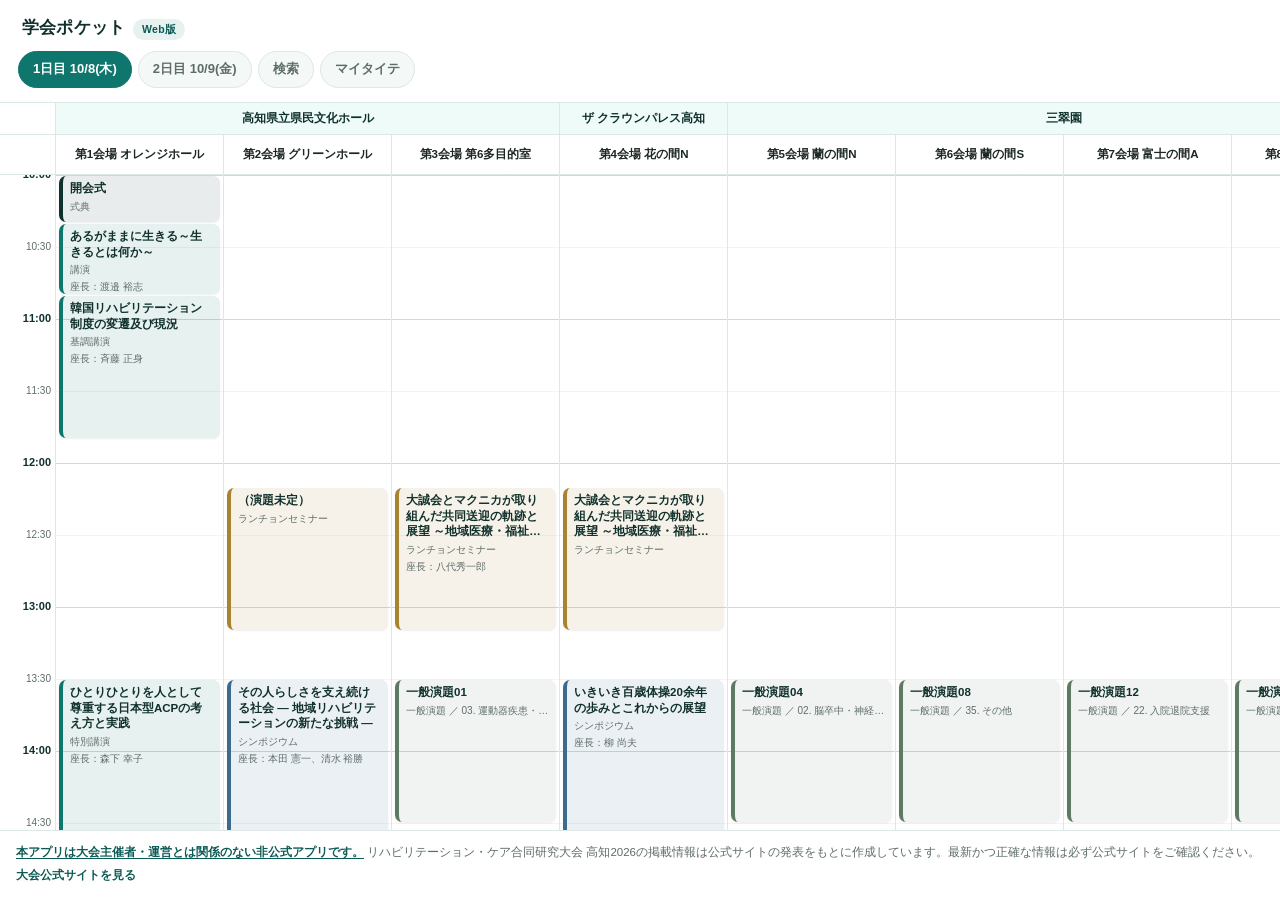
==== gakkaipocket/web/index.html @ d2f9d43a "学会ポケットWeb版(PWA)を追加: タイテグリッド・検索・マイタイテ・オフライン対応 - 同一オリジンのカタログJSONを読む閲覧側Webアプリ(/gakkaipocket/web/) - van" ====
<!doctype html>
<html lang="ja">
<head>
  <meta charset="utf-8">
  <meta name="viewport" content="width=device-width, initial-scale=1, viewport-fit=cover">
  <title>学会ポケット Web版｜タイテグリッド</title>
  <meta name="description" content="学会・研究大会のプログラムをタイムテーブル形式で見られる非公式アプリ「学会ポケット」のWeb版です。">
  <link rel="icon" href="../assets/favicon-32.png" sizes="32x32">
  <link rel="apple-touch-icon" href="../assets/icon.png">
  <link rel="manifest" href="manifest.webmanifest">
  <meta name="theme-color" content="#0f766e">
  <link rel="stylesheet" href="assets/app.css">
</head>
<body>
  <div class="gp-shell">
    <header class="gp-header">
      <div class="gp-header-inner">
        <span class="gp-app-name">学会ポケット</span>
        <span class="gp-web-badge">Web版</span>
      </div>
      <nav class="gp-day-tabs" id="day-tabs" aria-label="日程切り替え"></nav>
    </header>

    <main class="gp-main" id="grid-root">
      <p class="gp-status" id="grid-status">プログラム情報を読み込んでいます…</p>
      <div class="tt-viewport" id="grid-container"></div>
    </main>

    <footer class="gp-footer">
      <p class="gp-footer-notice">
        <button type="button" id="gp-about-trigger" class="gp-about-trigger">本アプリは大会主催者・運営とは関係のない非公式アプリです。</button>
        <span id="gp-event-name"></span>の掲載情報は公式サイトの発表をもとに作成しています。最新かつ正確な情報は必ず公式サイトをご確認ください。
      </p>
      <p class="gp-footer-links">
        <a id="gp-official-link" href="#" target="_blank" rel="noopener"></a>
      </p>
    </footer>
  </div>

  <script type="module" src="assets/js/main.js"></script>
</body>
</html>
---- gakkaipocket/web/assets/app.css ----
/* ===================================================================
   app.css — 学会ポケット Web版 (W1: アプリシェル + タイテグリッド + 詳細シート)
   既存LP(assets/styles.css / landing.css)のトーン(ディープティール系・信頼感)を継承。
   外部フォント・CDNは使用せず、システムフォントのみ。
   =================================================================== */

:root {
  color-scheme: light;

  --accent: #0f766e;
  --accent-dark: #0b5a54;
  --navy: #10302c;
  --ink: #1c2624;
  --muted: #5f6d6a;
  --line: #dde7e5;
  --surface: #ffffff;
  --background: #f4f9f8;
  --cream: #eefbf8;

  /* 1分あたりのピクセル数。assets/js/grid.js の MIN_PX と必ず同じ値にすること。 */
  --min-px: 2.4px;

  /* session_kind の色分け。落ち着いた配色でまとめ、彩度を抑えている。 */
  --kc-lecture: #0f766e;
  --kbg-lecture: rgba(15, 118, 110, 0.1);
  --kc-symposium: #3d6b8f;
  --kbg-symposium: rgba(61, 107, 143, 0.1);
  --kc-oral: #5f7a63;
  --kbg-oral: rgba(95, 122, 99, 0.09);
  --kc-poster: #a06a3a;
  --kbg-poster: rgba(160, 106, 58, 0.1);
  --kc-luncheon: #a9832f;
  --kbg-luncheon: rgba(169, 131, 47, 0.1);
  --kc-ceremony: #10302c;
  --kbg-ceremony: rgba(16, 48, 44, 0.09);
  --kc-other: #6b7573;
  --kbg-other: rgba(107, 117, 115, 0.09);

  --mark-heart: #b3435f;
  --mark-star: #b8862c;

  --estimated-color: #8a6d3b;
  --estimated-bg: rgba(138, 109, 59, 0.12);
}

* { box-sizing: border-box; }

html, body {
  height: 100%;
}

body {
  margin: 0;
  background: var(--background);
  color: var(--ink);
  font-family: -apple-system, BlinkMacSystemFont, "Hiragino Sans", "Yu Gothic", "Meiryo", sans-serif;
  line-height: 1.6;
  -webkit-font-smoothing: antialiased;
  overscroll-behavior-y: none;
}

button {
  font: inherit;
  color: inherit;
}

a { color: var(--accent-dark); }

button:focus-visible,
a:focus-visible,
[tabindex]:focus-visible {
  outline: 3px solid rgba(15, 118, 110, 0.4);
  outline-offset: 2px;
}

/* ------------------------------------------------------------------ */
/* アプリシェル全体レイアウト                                              */
/* ------------------------------------------------------------------ */

.gp-shell {
  display: flex;
  flex-direction: column;
  height: 100vh;
  height: 100dvh;
  overflow: hidden;
}

.gp-header {
  flex: none;
  background: var(--surface);
  border-bottom: 1px solid var(--line);
}

.gp-header-inner {
  display: flex;
  align-items: baseline;
  gap: 8px;
  padding: calc(10px + env(safe-area-inset-top)) calc(14px + env(safe-area-inset-right)) 8px
    calc(14px + env(safe-area-inset-left));
}

.gp-app-name {
  color: var(--navy);
  font-size: 17px;
  font-weight: 800;
  letter-spacing: 0.01em;
}

.gp-web-badge {
  display: inline-flex;
  align-items: center;
  padding: 2px 9px;
  border-radius: 999px;
  background: var(--kbg-lecture);
  color: var(--accent-dark);
  font-size: 10.5px;
  font-weight: 800;
  letter-spacing: 0.03em;
}

.gp-day-tabs {
  display: flex;
  gap: 6px;
  padding: 0 calc(10px + env(safe-area-inset-right)) 10px calc(10px + env(safe-area-inset-left));
  overflow-x: auto;
}

.gp-day-tab {
  flex: none;
  padding: 7px 14px;
  border: 1px solid var(--line);
  border-radius: 999px;
  background: var(--background);
  color: var(--muted);
  font-size: 13px;
  font-weight: 700;
  cursor: pointer;
  white-space: nowrap;
}

.gp-day-tab.is-active {
  background: var(--accent);
  border-color: var(--accent);
  color: #ffffff;
}

/* ------------------------------------------------------------------ */
/* メイン(グリッド領域)                                                   */
/* ------------------------------------------------------------------ */

.gp-main {
  flex: 1 1 auto;
  min-height: 0;
  position: relative;
  display: flex;
  flex-direction: column;
}

.gp-status {
  margin: 0;
  padding: 28px 16px;
  text-align: center;
  color: var(--muted);
  font-size: 13.5px;
}

.tt-viewport {
  flex: 1 1 auto;
  min-height: 0;
  overflow: auto;
  -webkit-overflow-scrolling: touch;
  background: var(--surface);
  padding-right: env(safe-area-inset-right);
  padding-left: env(safe-area-inset-left);
  padding-bottom: env(safe-area-inset-bottom);
}

.tt-viewport:empty { display: none; }

.tt-grid {
  position: relative;
  display: grid;
}

/* --- ヘッダー行(施設グループ / レーン名) --- */

.tt-corner {
  position: sticky;
  z-index: 30;
  background: var(--surface);
}

.tt-corner-top {
  top: 0;
  left: 0;
  border-bottom: 1px solid var(--line);
  border-right: 1px solid var(--line);
}

.tt-corner-mid {
  top: 32px;
  left: 0;
  border-bottom: 1px solid var(--line);
  border-right: 1px solid var(--line);
}

.tt-venue-head {
  position: sticky;
  top: 0;
  z-index: 20;
  display: flex;
  align-items: center;
  justify-content: center;
  padding: 0 6px;
  border-bottom: 1px solid var(--line);
  border-right: 1px solid var(--line);
  background: var(--cream);
  color: var(--navy);
  font-size: 11.5px;
  font-weight: 800;
  text-align: center;
  white-space: nowrap;
  overflow: hidden;
  text-overflow: ellipsis;
}

.tt-lane-head {
  position: sticky;
  top: 32px;
  z-index: 19;
  display: flex;
  align-items: center;
  justify-content: center;
  padding: 4px 6px;
  border-bottom: 1px solid var(--line);
  border-right: 1px solid var(--line);
  background: var(--surface);
  color: var(--ink);
  font-size: 11.5px;
  font-weight: 700;
  line-height: 1.3;
  text-align: center;
}

/* --- 時刻ガター(左固定) --- */

.tt-gutter-body {
  position: sticky;
  left: 0;
  z-index: 15;
  background: var(--surface);
  border-right: 1px solid var(--line);
}

.tt-time-label {
  position: absolute;
  left: 0;
  right: 4px;
  transform: translateY(-50%);
  text-align: right;
  font-size: 10px;
  color: var(--muted);
}

.tt-time-label.is-hour {
  font-size: 11px;
  font-weight: 800;
  color: var(--navy);
}

/* --- レーン本体(セッションブロックを絶対配置) --- */

.tt-lane-body {
  position: relative;
  border-right: 1px solid var(--line);
  background-image:
    repeating-linear-gradient(
      to bottom,
      rgba(16, 48, 44, 0.14) 0,
      rgba(16, 48, 44, 0.14) 1px,
      transparent 1px,
      transparent calc(var(--min-px) * 60)
    ),
    repeating-linear-gradient(
      to bottom,
      rgba(16, 48, 44, 0.055) 0,
      rgba(16, 48, 44, 0.055) 1px,
      transparent 1px,
      transparent calc(var(--min-px) * 30)
    );
}

/* --- session_kind ごとの色。--kind-color/--kind-bg をクラス側で定義し、
      .tt-act / .sd-kind-badge の両方から参照する(色定義の重複を避ける)。 --- */

.kind-lecture   { --kind-color: var(--kc-lecture);   --kind-bg: var(--kbg-lecture); }
.kind-symposium { --kind-color: var(--kc-symposium); --kind-bg: var(--kbg-symposium); }
.kind-oral      { --kind-color: var(--kc-oral);      --kind-bg: var(--kbg-oral); }
.kind-poster    { --kind-color: var(--kc-poster);    --kind-bg: var(--kbg-poster); }
.kind-luncheon  { --kind-color: var(--kc-luncheon);  --kind-bg: var(--kbg-luncheon); }
.kind-ceremony  { --kind-color: var(--kc-ceremony);  --kind-bg: var(--kbg-ceremony); }
.kind-other     { --kind-color: var(--kc-other);     --kind-bg: var(--kbg-other); }

.tt-act {
  position: absolute;
  left: 3px;
  right: 3px;
  overflow: hidden;
  padding: 5px 7px 4px;
  border-left: 4px solid var(--kind-color);
  border-radius: 7px;
  background: var(--kind-bg);
  box-shadow: 0 1px 2px rgba(16, 48, 44, 0.08);
  cursor: pointer;
  transition: box-shadow 120ms ease, transform 120ms ease;
}

.tt-act:hover {
  box-shadow: 0 5px 14px rgba(16, 48, 44, 0.18);
  transform: translateY(-1px);
}

.tt-act-title {
  font-size: 11.5px;
  font-weight: 800;
  color: var(--navy);
  line-height: 1.35;
  display: -webkit-box;
  -webkit-line-clamp: 3;
  -webkit-box-orient: vertical;
  overflow: hidden;
}

.tt-act-meta {
  margin-top: 2px;
  font-size: 10px;
  color: var(--muted);
  white-space: nowrap;
  overflow: hidden;
  text-overflow: ellipsis;
}

.tt-act-chair {
  margin-top: 1px;
  font-size: 9.5px;
  color: var(--muted);
  white-space: nowrap;
  overflow: hidden;
  text-overflow: ellipsis;
}

.tt-mark-badge {
  position: absolute;
  top: 3px;
  right: 5px;
  font-size: 12px;
  line-height: 1;
}

.tt-act.is-marked-heart {
  outline: 2px solid var(--mark-heart);
  outline-offset: -2px;
}
.tt-act.is-marked-heart .tt-mark-badge { color: var(--mark-heart); }

.tt-act.is-marked-star {
  outline: 2px solid var(--mark-star);
  outline-offset: -2px;
}
.tt-act.is-marked-star .tt-mark-badge { color: var(--mark-star); }

/* 自身は未マークだが子演題がマークされている場合は破線で区別する */
.tt-act.is-marked-child {
  outline-style: dashed;
}

/* ------------------------------------------------------------------ */
/* フッター(非公式明示・法務)                                             */
/* ------------------------------------------------------------------ */

.gp-footer {
  flex: none;
  padding: 12px calc(16px + env(safe-area-inset-right)) calc(14px + env(safe-area-inset-bottom))
    calc(16px + env(safe-area-inset-left));
  border-top: 1px solid var(--line);
  background: var(--surface);
  color: var(--muted);
  font-size: 11.5px;
  line-height: 1.7;
}

.gp-footer-notice { margin: 0 0 4px; }
.gp-footer-notice strong { color: var(--accent-dark); }

.gp-footer-links { margin: 0; }
.gp-footer-links a {
  color: var(--accent-dark);
  font-weight: 700;
  text-decoration: none;
}
.gp-footer-links a:hover { text-decoration: underline; }

/* ------------------------------------------------------------------ */
/* セッション詳細シート(モバイル: 下からのシート / PC: 中央モーダル)          */
/* ------------------------------------------------------------------ */

body.sd-open { overflow: hidden; }

.sd-overlay {
  position: fixed;
  inset: 0;
  z-index: 100;
  display: flex;
  align-items: flex-end;
  justify-content: center;
  background: rgba(16, 48, 44, 0.45);
}

.sd-sheet {
  position: relative;
  width: 100%;
  max-width: 640px;
  max-height: 86vh;
  max-height: 86dvh;
  overflow-y: auto;
  -webkit-overflow-scrolling: touch;
  padding: calc(20px + env(safe-area-inset-top)) calc(18px + env(safe-area-inset-right))
    calc(26px + env(safe-area-inset-bottom)) calc(18px + env(safe-area-inset-left));
  border-radius: 18px 18px 0 0;
  background: var(--surface);
  box-shadow: 0 -12px 40px rgba(16, 48, 44, 0.28);
}

.sd-close {
  position: absolute;
  top: 10px;
  right: 10px;
  width: 34px;
  height: 34px;
  border: none;
  border-radius: 50%;
  background: var(--cream);
  color: var(--navy);
  font-size: 20px;
  line-height: 1;
  cursor: pointer;
}
.sd-close:hover { background: var(--line); }

.sd-header {
  padding-right: 40px;
  margin-bottom: 14px;
}

.sd-kind-badge {
  display: inline-flex;
  padding: 3px 10px;
  margin-bottom: 8px;
  border-radius: 999px;
  background: var(--kind-bg);
  color: var(--kind-color);
  font-size: 11px;
  font-weight: 800;
}

.sd-title {
  margin: 0 0 6px;
  color: var(--navy);
  font-size: 18px;
  font-weight: 800;
  line-height: 1.4;
}

.sd-code {
  margin: 0 0 10px;
  color: var(--muted);
  font-size: 12px;
  font-weight: 700;
}

.sd-mark-btn {
  display: inline-flex;
  align-items: center;
  justify-content: center;
  border: 1px solid var(--line);
  border-radius: 999px;
  background: var(--background);
  color: var(--muted);
  cursor: pointer;
}

.sd-mark-btn--session {
  width: 44px;
  height: 44px;
  font-size: 20px;
}

.sd-mark-btn--presentation {
  flex: none;
  width: 34px;
  height: 34px;
  font-size: 16px;
  align-self: center;
}

.sd-mark-btn.mark-heart {
  border-color: var(--mark-heart);
  color: var(--mark-heart);
  background: rgba(179, 67, 95, 0.08);
}

.sd-mark-btn.mark-star {
  border-color: var(--mark-star);
  color: var(--mark-star);
  background: rgba(184, 134, 44, 0.08);
}

.sd-info {
  margin: 0 0 18px;
  padding: 14px 16px;
  border-radius: 14px;
  background: var(--background);
}

.sd-info-row {
  display: flex;
  gap: 10px;
  font-size: 13px;
  padding: 3px 0;
}

.sd-info-row dt {
  flex: none;
  width: 3.6em;
  color: var(--muted);
  font-weight: 700;
}

.sd-info-row dd {
  margin: 0;
  color: var(--ink);
}

.sd-presentations-title {
  margin: 0 0 10px;
  color: var(--navy);
  font-size: 14px;
  font-weight: 800;
}

.sd-pres-list {
  margin: 0;
  padding: 0;
  list-style: none;
}

.sd-pres-row {
  display: flex;
  align-items: flex-start;
  gap: 10px;
  padding: 10px 0;
  border-top: 1px solid var(--line);
}

.sd-pres-row:first-child { border-top: none; }

.sd-pres-code {
  flex: none;
  width: 4.4em;
  padding-top: 1px;
  color: var(--accent-dark);
  font-size: 12px;
  font-weight: 800;
}

.sd-pres-body { flex: 1 1 auto; min-width: 0; }

.sd-pres-time {
  display: flex;
  align-items: center;
  gap: 6px;
  font-size: 11.5px;
  color: var(--muted);
  font-weight: 700;
}

.sd-badge-estimated {
  display: inline-flex;
  padding: 1px 7px;
  border-radius: 999px;
  background: var(--estimated-bg);
  color: var(--estimated-color);
  font-size: 10px;
  font-weight: 800;
}

.sd-pres-title {
  margin-top: 2px;
  color: var(--ink);
  font-size: 13.5px;
  font-weight: 700;
  line-height: 1.5;
}

.sd-pres-presenter {
  margin-top: 2px;
  color: var(--muted);
  font-size: 12px;
}

.sd-share-btn {
  display: block;
  width: 100%;
  margin: 0 0 18px;
  padding: 10px 14px;
  border: 1px solid var(--line);
  border-radius: 12px;
  background: var(--background);
  color: var(--accent-dark);
  font-size: 13px;
  font-weight: 700;
  text-align: center;
  cursor: pointer;
}
.sd-share-btn:hover { background: var(--cream); }
.sd-share-btn.is-copied {
  border-color: var(--accent);
  background: var(--kbg-lecture);
  color: var(--accent-dark);
}

/* ------------------------------------------------------------------ */
/* このアプリについて モーダル(about.js)。sd-sheet の見た目を流用する。    */
/* ------------------------------------------------------------------ */

.sd-sheet--about .about-body p {
  margin: 0 0 14px;
  font-size: 13.5px;
  line-height: 1.85;
  color: var(--ink);
}
.sd-sheet--about .about-body strong { color: var(--navy); }
.sd-sheet--about .about-body a { color: var(--accent-dark); font-weight: 700; }

.about-links {
  display: flex;
  flex-wrap: wrap;
  gap: 10px 18px;
  margin: 4px 0 16px;
  padding: 14px 16px;
  border-radius: 14px;
  background: var(--background);
}
.about-links a { font-size: 13px; }

.about-contact {
  color: var(--muted) !important;
  font-size: 12.5px !important;
}

.gp-about-trigger {
  border: none;
  padding: 0;
  margin: 0;
  background: none;
  color: var(--accent-dark);
  font-weight: 800;
  font-size: inherit;
  text-decoration: underline;
  text-underline-offset: 2px;
  cursor: pointer;
}
.gp-about-trigger:hover { color: var(--navy); }

/* ------------------------------------------------------------------ */
/* ナビ(検索・マイタイテ)タブ / ページ共通スクロールコンテナ               */
/* ------------------------------------------------------------------ */

.gp-nav-action { display: inline-flex; align-items: center; gap: 4px; }

.gp-page-scroll {
  flex: 1 1 auto;
  min-height: 0;
  overflow-y: auto;
  -webkit-overflow-scrolling: touch;
  padding: 16px;
  background: var(--surface);
}

/* ------------------------------------------------------------------ */
/* 検索ページ(search.js)                                                */
/* ------------------------------------------------------------------ */

.gp-search { max-width: 720px; margin: 0 auto; }

.gp-search-bar { margin-bottom: 12px; }

.gp-search-input {
  width: 100%;
  padding: 11px 14px;
  border: 1px solid var(--line);
  border-radius: 12px;
  background: var(--background);
  color: var(--ink);
  /* iOSでフォーカス時に自動ズームされないよう16px以上にする */
  font-size: 16px;
}
.gp-search-input:focus-visible {
  outline: 3px solid rgba(15, 118, 110, 0.3);
  outline-offset: 1px;
}

.gp-search-filters {
  display: flex;
  flex-direction: column;
  gap: 8px;
  margin-bottom: 16px;
}

.gp-filter-group {
  display: flex;
  flex-wrap: wrap;
  gap: 6px;
}

.gp-chip {
  padding: 5px 12px;
  border: 1px solid var(--line);
  border-radius: 999px;
  background: var(--surface);
  color: var(--muted);
  font-size: 12px;
  font-weight: 700;
  cursor: pointer;
}
.gp-chip.is-active {
  background: var(--kind-bg, var(--kbg-lecture));
  border-color: var(--kind-color, var(--accent));
  color: var(--kind-color, var(--accent-dark));
}

.gp-search-hint {
  margin: 20px 0;
  color: var(--muted);
  font-size: 13px;
  text-align: center;
}

.gp-result {
  position: relative;
  margin-bottom: 12px;
  border-left: 4px solid var(--kind-color);
  border-radius: 10px;
  background: var(--kind-bg);
  overflow: hidden;
}

/* 「詳細を開く」用の実体<button>。マークボタンは.gp-resultの兄弟要素として
   別に配置しており(button内buttonのネストを避けるため)、絶対配置の基準は
   親の .gp-result 側になる。 */
.gp-result-head {
  display: flex;
  flex-direction: column;
  gap: 3px;
  width: 100%;
  padding: 12px 40px 12px 12px;
  border: none;
  background: none;
  text-align: left;
  cursor: pointer;
}

.gp-result-meta {
  display: flex;
  flex-wrap: wrap;
  gap: 8px;
  font-size: 11px;
  color: var(--muted);
  font-weight: 700;
}
.gp-result-kind { color: var(--kind-color); }

.gp-result-title {
  color: var(--navy);
  font-size: 14px;
  font-weight: 800;
  line-height: 1.4;
}

.gp-result-venue {
  color: var(--muted);
  font-size: 11.5px;
}

.gp-result > .sd-mark-btn,
.gp-mytaite-row > .sd-mark-btn {
  position: absolute;
  top: 10px;
  right: 8px;
}

.gp-result-category {
  color: var(--muted);
}

.gp-result-pres-list {
  margin: 0;
  padding: 0;
  list-style: none;
  background: var(--surface);
}

.gp-result-pres-row {
  position: relative;
  border-top: 1px solid var(--line);
}

/* 「詳細を開く」用の実体<button>。マークボタンは.gp-result-pres-rowの兄弟要素として
   別に配置している(button内buttonのネストを避けるため)。 */
.gp-result-pres-btn {
  display: flex;
  flex-direction: column;
  gap: 2px;
  width: 100%;
  padding: 10px 40px 10px 16px;
  border: none;
  background: none;
  text-align: left;
  cursor: pointer;
}

.gp-result-pres-title {
  color: var(--ink);
  font-size: 13px;
  font-weight: 700;
  line-height: 1.5;
}

.gp-result-pres-presenter {
  color: var(--muted);
  font-size: 11.5px;
}

.gp-result-pres-row > .sd-mark-btn {
  position: absolute;
  top: 8px;
  right: 6px;
}

/* ------------------------------------------------------------------ */
/* マイタイテページ(mytaite.js)                                        */
/* ------------------------------------------------------------------ */

.gp-mytaite { max-width: 720px; margin: 0 auto; }

.gp-empty {
  margin: 32px 0;
  color: var(--muted);
  font-size: 13.5px;
  text-align: center;
  line-height: 1.8;
}

.gp-mytaite-day-title {
  margin: 22px 0 10px;
  color: var(--navy);
  font-size: 14px;
  font-weight: 800;
}
.gp-mytaite-day-title:first-child { margin-top: 0; }

.gp-mytaite-list { display: flex; flex-direction: column; gap: 8px; }

.gp-mytaite-row {
  position: relative;
  border-left: 4px solid var(--kind-color);
  border-radius: 10px;
  background: var(--kind-bg);
  overflow: hidden;
}

/* 「詳細を開く」用の実体<button>。マークボタンは.gp-mytaite-rowの兄弟要素として
   別に配置している(button内buttonのネストを避けるため)。 */
.gp-mytaite-btn {
  display: flex;
  gap: 12px;
  align-items: flex-start;
  width: 100%;
  padding: 10px 48px 10px 12px;
  border: none;
  background: none;
  text-align: left;
  cursor: pointer;
}

.gp-mytaite-time {
  flex: none;
  width: 4.6em;
  padding-top: 1px;
  color: var(--navy);
  font-size: 12px;
  font-weight: 800;
  display: flex;
  flex-direction: column;
  gap: 3px;
}

.gp-mytaite-body { flex: 1 1 auto; min-width: 0; }

.gp-mytaite-venue {
  color: var(--muted);
  font-size: 11px;
}

.gp-mytaite-title {
  color: var(--navy);
  font-size: 13.5px;
  font-weight: 800;
  line-height: 1.45;
}

.gp-mytaite-sub {
  margin-top: 2px;
  color: var(--muted);
  font-size: 11.5px;
}

.gp-mytaite-warning {
  margin-top: 4px;
  color: var(--estimated-color);
  font-size: 11px;
  font-weight: 700;
}

.gp-mytaite-promo {
  margin-top: 28px;
  padding: 18px 20px;
  border-radius: 14px;
  background: var(--cream);
  text-align: center;
}
.gp-mytaite-promo p {
  margin: 0 0 10px;
  color: var(--navy);
  font-size: 13px;
  font-weight: 700;
}
.gp-mytaite-promo-link {
  display: inline-flex;
  padding: 9px 18px;
  border-radius: 999px;
  background: var(--navy);
  color: #ffffff;
  font-size: 12.5px;
  font-weight: 800;
  text-decoration: none;
}

/* ------------------------------------------------------------------ */
/* レスポンシブ(PC: 中央モーダル)                                        */
/* ------------------------------------------------------------------ */

@media (min-width: 760px) {
  .gp-header-inner { padding: 14px 22px 10px; }
  .gp-day-tabs { padding: 0 18px 14px; }

  .sd-overlay { align-items: center; padding: 24px; }
  .sd-sheet {
    max-height: 82vh;
    border-radius: 20px;
    padding: 28px 30px 32px;
  }
  .sd-close { top: 16px; right: 16px; }
}

@media (prefers-reduced-motion: reduce) {
  .tt-act { transition: none; }
}
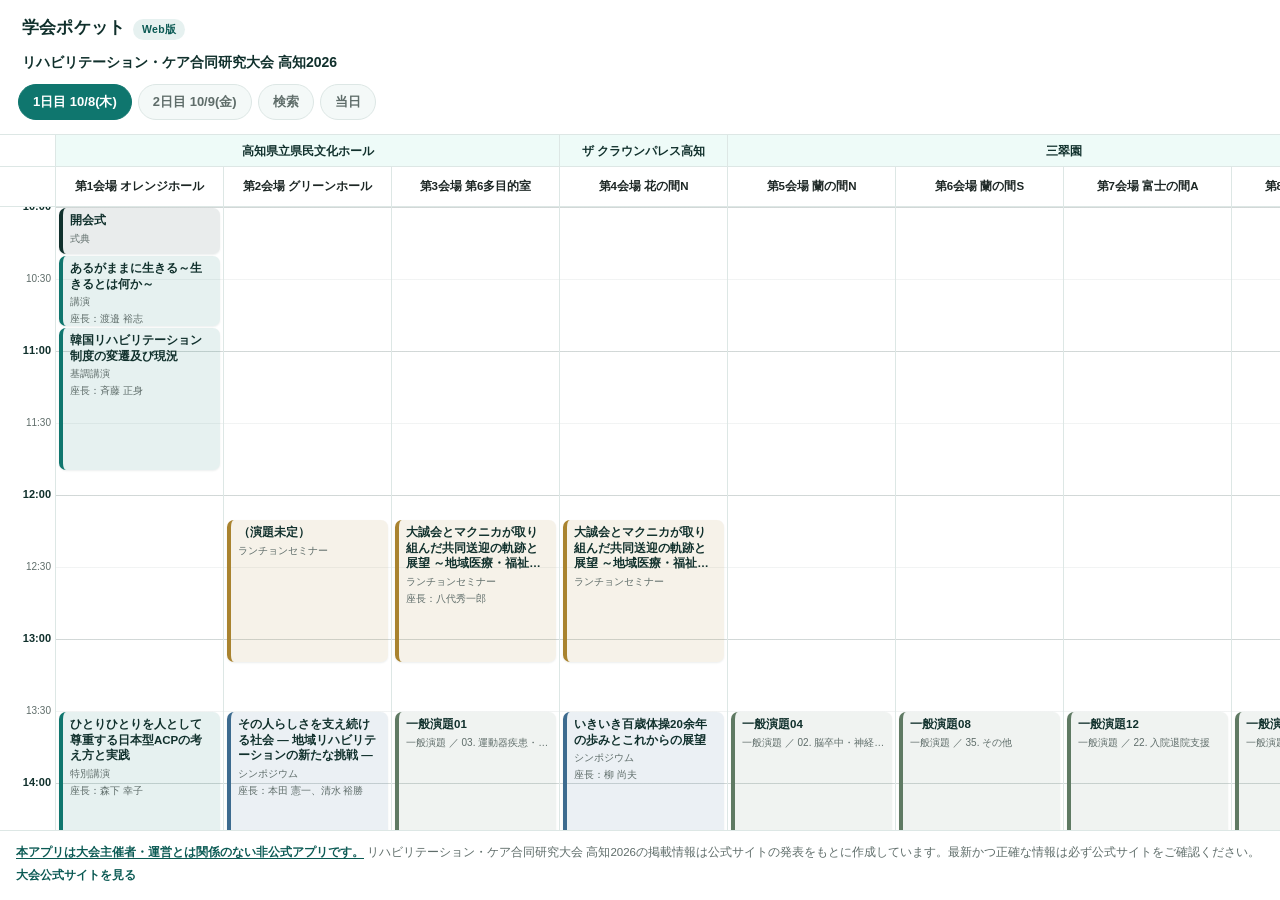
==== commit dfc6c9b9: "Web版を複数大会対応に(他学会への横展開の受け皿) - カタログ索引の1件目決め打ちをやめ、大会一覧(#/events)から選ぶ構造に - URLを #/e/<eventId>/day|search" ====
--- a/gakkaipocket/web/index.html
+++ b/gakkaipocket/web/index.html
@@ -18,7 +18,8 @@
         <span class="gp-app-name">学会ポケット</span>
         <span class="gp-web-badge">Web版</span>
       </div>
-      <nav class="gp-day-tabs" id="day-tabs" aria-label="日程切り替え"></nav>
+      <div class="gp-event-header" id="event-header" hidden></div>
+      <nav class="gp-day-tabs" id="day-tabs" aria-label="日程切り替え" hidden></nav>
     </header>
 
     <main class="gp-main" id="grid-root">
@@ -29,7 +30,7 @@
     <footer class="gp-footer">
       <p class="gp-footer-notice">
         <button type="button" id="gp-about-trigger" class="gp-about-trigger">本アプリは大会主催者・運営とは関係のない非公式アプリです。</button>
-        <span id="gp-event-name"></span>の掲載情報は公式サイトの発表をもとに作成しています。最新かつ正確な情報は必ず公式サイトをご確認ください。
+        <span id="gp-event-footer-detail"><span id="gp-event-name"></span>の掲載情報は公式サイトの発表をもとに作成しています。最新かつ正確な情報は必ず公式サイトをご確認ください。</span>
       </p>
       <p class="gp-footer-links">
         <a id="gp-official-link" href="#" target="_blank" rel="noopener"></a>
--- a/gakkaipocket/web/assets/app.css
+++ b/gakkaipocket/web/assets/app.css
@@ -142,6 +142,63 @@
   background: var(--accent);
   border-color: var(--accent);
   color: #ffffff;
+}
+
+/* .gp-day-tabs は display:flex を独自定義しているため、[hidden] のUA既定
+   (display:none)がそのままでは打ち消されてしまう。明示的に上書きする。 */
+.gp-day-tabs[hidden] { display: none; }
+
+/* ------------------------------------------------------------------ */
+/* 大会名ヘッダー(複数大会対応: 現在開いている大会名 + 切り替えボタン)          */
+/* ------------------------------------------------------------------ */
+
+.gp-event-header {
+  display: flex;
+  padding: 0 calc(14px + env(safe-area-inset-right)) 8px calc(14px + env(safe-area-inset-left));
+}
+
+.gp-event-header[hidden] { display: none; }
+
+.gp-event-switch {
+  display: inline-flex;
+  align-items: center;
+  gap: 4px;
+  /* flexアイテムは既定で min-width:auto となり、中身のテキスト分の幅までしか
+     縮まない。長い大会名をモバイル幅で省略表示させるには 0 にして
+     縮小を許可する必要がある。 */
+  min-width: 0;
+  max-width: 100%;
+  padding: 0;
+  border: none;
+  background: none;
+  color: var(--navy);
+  font-size: 14px;
+  font-weight: 700;
+  cursor: pointer;
+}
+
+.gp-event-switch--static {
+  cursor: default;
+  overflow: hidden;
+  text-overflow: ellipsis;
+  white-space: nowrap;
+}
+
+.gp-event-switch-name {
+  min-width: 0;
+  overflow: hidden;
+  text-overflow: ellipsis;
+  white-space: nowrap;
+}
+
+.gp-event-switch-chevron {
+  flex: none;
+  color: var(--muted);
+}
+
+.gp-event-switch:hover .gp-event-switch-name,
+.gp-event-switch:focus-visible .gp-event-switch-name {
+  text-decoration: underline;
 }
 
 /* ------------------------------------------------------------------ */
@@ -400,6 +457,15 @@
 }
 .gp-footer-links a:hover { text-decoration: underline; }
 
+/* https:/http: 以外のスキームで href を設定できない場合、リンクではなく
+   ただのテキストとして見せるための打ち消しスタイル(main.js populateFooterForEvent 参照)。 */
+.gp-footer-links a.is-plain {
+  color: inherit;
+  font-weight: inherit;
+  cursor: default;
+}
+.gp-footer-links a.is-plain:hover { text-decoration: none; }
+
 /* ------------------------------------------------------------------ */
 /* セッション詳細シート(モバイル: 下からのシート / PC: 中央モーダル)          */
 /* ------------------------------------------------------------------ */
@@ -531,9 +597,10 @@
 
 .sd-info-row dt {
   flex: none;
-  width: 3.6em;
-  color: var(--muted);
-  font-weight: 700;
+  width: 4.2em;
+  color: var(--muted);
+  font-weight: 700;
+  white-space: nowrap;
 }
 
 .sd-info-row dd {
@@ -606,6 +673,121 @@
   margin-top: 2px;
   color: var(--muted);
   font-size: 12px;
+}
+
+/* ------------------------------------------------------------------ */
+/* メモ機能(notes.js / session-detail.js)                              */
+/* ------------------------------------------------------------------ */
+
+.sd-header-actions {
+  display: flex;
+  align-items: center;
+  gap: 8px;
+  margin-top: 2px;
+}
+
+.sd-pres-actions {
+  display: flex;
+  flex: none;
+  align-items: center;
+  gap: 6px;
+  align-self: center;
+}
+
+.sd-note-btn {
+  display: inline-flex;
+  flex: none;
+  align-items: center;
+  justify-content: center;
+  border: 1px solid var(--line);
+  border-radius: 999px;
+  background: var(--background);
+  color: var(--muted);
+  cursor: pointer;
+}
+
+.sd-note-btn--session {
+  width: 44px;
+  height: 44px;
+}
+
+.sd-note-btn--presentation {
+  width: 34px;
+  height: 34px;
+}
+
+.sd-note-btn.has-note {
+  border-color: var(--accent);
+  color: var(--accent-dark);
+  background: var(--kbg-lecture);
+}
+
+.sd-note-preview {
+  margin: 6px 0 0;
+  color: var(--muted);
+  font-size: 12.5px;
+  line-height: 1.5;
+  white-space: nowrap;
+  overflow: hidden;
+  text-overflow: ellipsis;
+}
+
+.sd-note-editor {
+  margin-top: 8px;
+  padding: 10px;
+  border: 1px solid var(--line);
+  border-radius: 12px;
+  background: var(--background);
+}
+
+.sd-note-textarea {
+  display: block;
+  width: 100%;
+  min-height: 4.5em;
+  padding: 8px 10px;
+  border: 1px solid var(--line);
+  border-radius: 10px;
+  background: var(--surface);
+  color: var(--ink);
+  font-family: inherit;
+  /* iOSでフォーカス時に自動ズームされないよう16px以上にする */
+  font-size: 16px;
+  resize: vertical;
+}
+.sd-note-textarea:focus-visible {
+  outline: 3px solid rgba(15, 118, 110, 0.3);
+  outline-offset: 1px;
+}
+
+.sd-note-actions {
+  display: flex;
+  align-items: center;
+  gap: 8px;
+  margin-top: 8px;
+}
+
+.sd-note-save-btn,
+.sd-note-cancel-btn,
+.sd-note-delete-btn {
+  padding: 7px 14px;
+  border: 1px solid var(--line);
+  border-radius: 999px;
+  background: var(--surface);
+  color: var(--ink);
+  font-size: 12.5px;
+  font-weight: 700;
+  cursor: pointer;
+}
+
+.sd-note-save-btn {
+  border-color: var(--accent);
+  background: var(--accent);
+  color: #ffffff;
+}
+
+.sd-note-delete-btn {
+  margin-left: auto;
+  color: var(--mark-heart);
 }
 
 .sd-share-btn {
@@ -673,7 +855,7 @@
 .gp-about-trigger:hover { color: var(--navy); }
 
 /* ------------------------------------------------------------------ */
-/* ナビ(検索・マイタイテ)タブ / ページ共通スクロールコンテナ               */
+/* ナビ(検索・当日)タブ / ページ共通スクロールコンテナ                     */
 /* ------------------------------------------------------------------ */
 
 .gp-nav-action { display: inline-flex; align-items: center; gap: 4px; }
@@ -685,6 +867,130 @@
   -webkit-overflow-scrolling: touch;
   padding: 16px;
   background: var(--surface);
+}
+
+/* ------------------------------------------------------------------ */
+/* 大会一覧ページ(events.js #/events)                                    */
+/* ------------------------------------------------------------------ */
+
+.gp-events { max-width: 640px; margin: 0 auto; }
+
+.gp-events-title {
+  margin: 4px 0 16px;
+  color: var(--navy);
+  font-size: 18px;
+  font-weight: 800;
+}
+
+.gp-events-list {
+  display: flex;
+  flex-direction: column;
+  gap: 10px;
+}
+
+.gp-event-card {
+  display: flex;
+  flex-direction: column;
+  align-items: flex-start;
+  gap: 6px;
+  width: 100%;
+  padding: 14px 16px;
+  border: 1px solid var(--line);
+  border-radius: 12px;
+  background: var(--surface);
+  color: inherit;
+  text-align: left;
+  cursor: pointer;
+}
+
+.gp-event-card:hover { border-color: var(--accent); }
+
+.gp-event-card-name {
+  color: var(--navy);
+  font-size: 15px;
+  font-weight: 800;
+}
+
+.gp-event-card-meta {
+  display: flex;
+  flex-wrap: wrap;
+  gap: 4px 10px;
+  color: var(--muted);
+  font-size: 12.5px;
+}
+
+.gp-status-badge {
+  display: inline-flex;
+  align-items: center;
+  padding: 3px 10px;
+  border-radius: 999px;
+  font-size: 11px;
+  font-weight: 800;
+  letter-spacing: 0.01em;
+}
+
+.gp-status-badge--published {
+  background: var(--kbg-lecture);
+  color: var(--accent-dark);
+}
+
+.gp-status-badge--lineup {
+  background: var(--kbg-luncheon);
+  color: var(--kc-luncheon);
+}
+
+.gp-status-badge--unannounced {
+  background: var(--kbg-other);
+  color: var(--muted);
+}
+
+/* ------------------------------------------------------------------ */
+/* 大会未公開案内ページ(events.js renderUnpublishedNotice)                */
+/* ------------------------------------------------------------------ */
+
+.gp-notice {
+  max-width: 480px;
+  margin: 40px auto 0;
+  padding: 0 4px;
+  text-align: center;
+}
+
+.gp-notice-title {
+  margin: 0 0 10px;
+  color: var(--navy);
+  font-size: 17px;
+  font-weight: 800;
+}
+
+.gp-notice-text {
+  margin: 0 0 20px;
+  color: var(--muted);
+  font-size: 14px;
+  line-height: 1.8;
+}
+
+.gp-notice-link {
+  display: inline-flex;
+  padding: 10px 20px;
+  border-radius: 999px;
+  background: var(--accent);
+  color: #ffffff;
+  font-size: 13.5px;
+  font-weight: 800;
+  text-decoration: none;
+}
+
+.gp-notice-back {
+  display: block;
+  margin: 18px auto 0;
+  padding: 8px 4px;
+  border: none;
+  background: none;
+  color: var(--accent-dark);
+  font-size: 13px;
+  font-weight: 700;
+  text-decoration: underline;
+  cursor: pointer;
 }
 
 /* ------------------------------------------------------------------ */
@@ -848,10 +1154,21 @@
 }
 
 /* ------------------------------------------------------------------ */
-/* マイタイテページ(mytaite.js)                                        */
+/* 当日ビュー(mytaite.js)                                              */
 /* ------------------------------------------------------------------ */
 
 .gp-mytaite { max-width: 720px; margin: 0 auto; }
+
+.gp-mytaite-banner {
+  margin: 0 0 16px;
+  padding: 10px 14px;
+  border-radius: 10px;
+  background: var(--cream);
+  color: var(--navy);
+  font-size: 12.5px;
+  font-weight: 700;
+  text-align: center;
+}
 
 .gp-empty {
   margin: 32px 0;
@@ -878,6 +1195,24 @@
   background: var(--kind-bg);
   overflow: hidden;
 }
+
+/* 開催中、既に終了した項目は控えめな表示にして現在地をわかりやすくする。 */
+.gp-mytaite-row.is-done { opacity: 0.5; }
+
+/* すきま時間の案内行。分単位の行程管理はせず、注意喚起のみを行う。 */
+.gp-mytaite-gap {
+  display: flex;
+  flex-wrap: wrap;
+  align-items: baseline;
+  gap: 4px 10px;
+  padding: 9px 14px;
+  border-radius: 8px;
+  background: var(--cream);
+  color: var(--muted);
+  font-size: 12px;
+  font-weight: 700;
+}
+.gp-mytaite-gap-move { color: var(--accent-dark); }
 
 /* 「詳細を開く」用の実体<button>。マークボタンは.gp-mytaite-rowの兄弟要素として
    別に配置している(button内buttonのネストを避けるため)。 */
@@ -905,6 +1240,20 @@
   gap: 3px;
 }
 
+/* 「いま」「NEXT」バッジ。gp-mytaite-time は flex-direction:column のため
+   時刻表示の下に自然に積まれる(推定バッジと同じ配置パターン)。 */
+.gp-mytaite-badge {
+  display: inline-flex;
+  align-self: flex-start;
+  padding: 2px 6px;
+  border-radius: 6px;
+  font-size: 10px;
+  font-weight: 800;
+  letter-spacing: 0.02em;
+}
+.gp-mytaite-badge--now { background: var(--mark-heart); color: #ffffff; }
+.gp-mytaite-badge--next { background: var(--accent); color: #ffffff; }
+
 .gp-mytaite-body { flex: 1 1 auto; min-width: 0; }
 
 .gp-mytaite-venue {
@@ -930,6 +1279,24 @@
   color: var(--estimated-color);
   font-size: 11px;
   font-weight: 700;
+}
+
+.gp-mytaite-note-preview {
+  margin-top: 4px;
+  color: var(--muted);
+  font-size: 11.5px;
+  line-height: 1.5;
+  white-space: nowrap;
+  overflow: hidden;
+  text-overflow: ellipsis;
+}
+
+/* マークが無くメモだけの項目にラベルを添える(静的文言はCSS側で付与し、
+   ユーザー入力のメモ本文とは分離する)。 */
+.gp-mytaite-note-preview.has-no-mark::before {
+  content: "メモ ";
+  color: var(--accent-dark);
+  font-weight: 800;
 }
 
 .gp-mytaite-promo {
@@ -962,6 +1329,7 @@
 
 @media (min-width: 760px) {
   .gp-header-inner { padding: 14px 22px 10px; }
+  .gp-event-header { padding: 0 22px 10px; }
   .gp-day-tabs { padding: 0 18px 14px; }
 
   .sd-overlay { align-items: center; padding: 24px; }
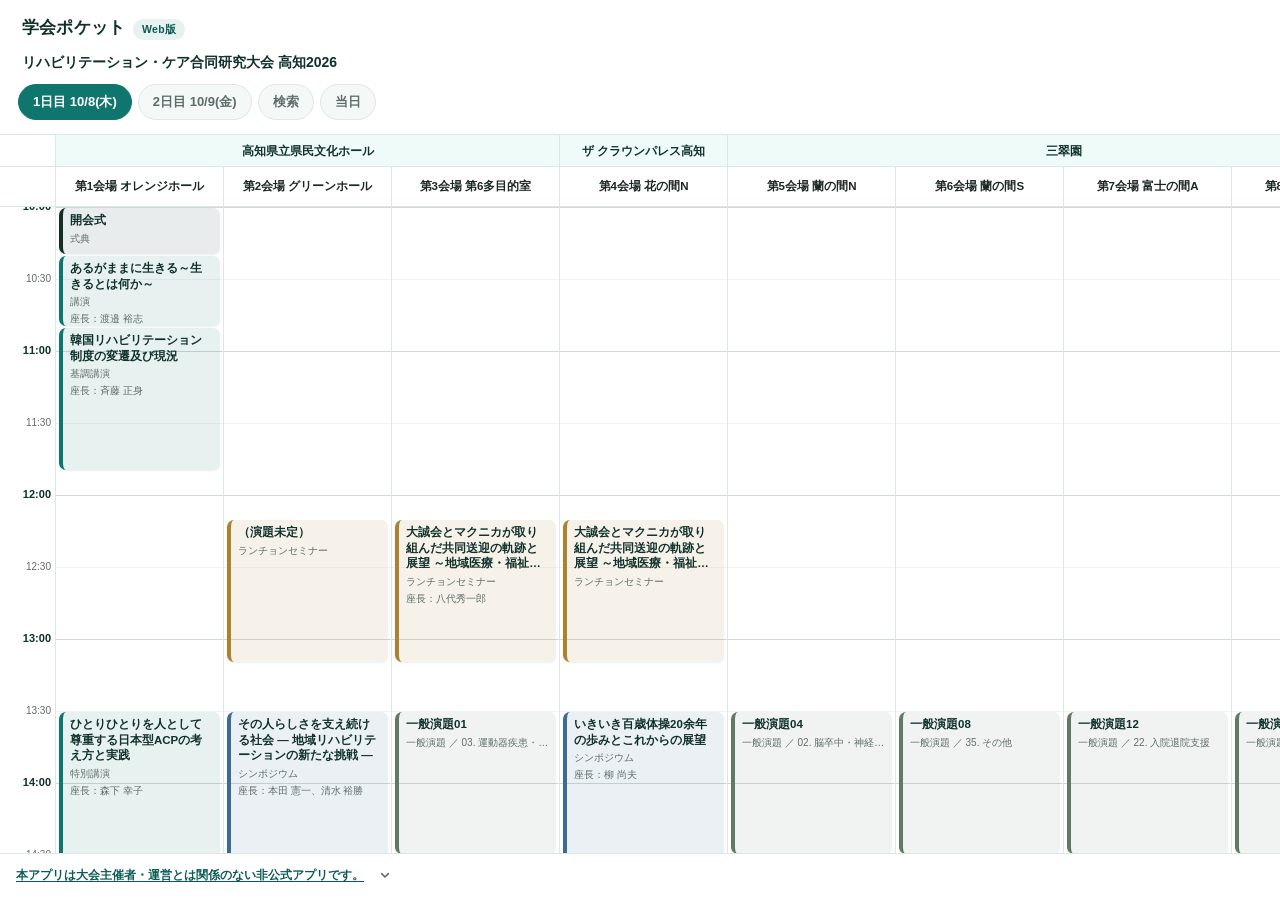
==== commit 8618ce09: "Web版フッターの補足を折りたたみ式に(縦スペース確保) - モバイルで5行ほど占めていたフッターを既定2行に。グリッドの表示領域が広がる - 非公式である旨の一文は法務要件のため常時表示のまま、出典" ====
--- a/gakkaipocket/web/index.html
+++ b/gakkaipocket/web/index.html
@@ -5,8 +5,26 @@
   <meta name="viewport" content="width=device-width, initial-scale=1, viewport-fit=cover">
   <title>学会ポケット Web版｜タイテグリッド</title>
   <meta name="description" content="学会・研究大会のプログラムをタイムテーブル形式で見られる非公式アプリ「学会ポケット」のWeb版です。">
+  <link rel="canonical" href="https://oshibul.jp/gakkaipocket/web/">
+
+  <!-- SNS・メッセージアプリでセッションのリンクを共有したときのプレビュー。
+       ハッシュ以降(#/e/... )はクローラに渡らないため、大会ごとの出し分けはできない。
+       ここではサービス全体の紹介として固定の内容を返す。 -->
+  <meta property="og:type" content="website">
+  <meta property="og:site_name" content="学会ポケット">
+  <meta property="og:locale" content="ja_JP">
+  <meta property="og:url" content="https://oshibul.jp/gakkaipocket/web/">
+  <meta property="og:title" content="学会ポケット Web版｜演題をえらんで、当日スムーズに。">
+  <meta property="og:description" content="学会・研究大会のプログラムをブラウザでそのまま。聴きたい演題をマークして自分だけのタイムテーブルをつくれます。インストール不要・登録不要・広告なし。">
+  <meta property="og:image" content="https://oshibul.jp/gakkaipocket/assets/ogp.png">
+  <meta property="og:image:width" content="1200">
+  <meta property="og:image:height" content="630">
+  <meta property="og:image:alt" content="学会ポケットの紹介画像。マイタイテ画面と当日ビュー画面が並んでいる">
+  <meta name="twitter:card" content="summary_large_image">
+
   <link rel="icon" href="../assets/favicon-32.png" sizes="32x32">
-  <link rel="apple-touch-icon" href="../assets/icon.png">
+  <link rel="icon" href="assets/icon-192.png" sizes="192x192" type="image/png">
+  <link rel="apple-touch-icon" href="assets/apple-touch-icon.png">
   <link rel="manifest" href="manifest.webmanifest">
   <meta name="theme-color" content="#0f766e">
   <link rel="stylesheet" href="assets/app.css">
@@ -27,14 +45,23 @@
       <div class="tt-viewport" id="grid-container"></div>
     </main>
 
+    <!--
+      非公式である旨(gp-about-trigger)は法務要件のため常時表示のままとし、
+      画面の縦を圧迫する補足説明と公式サイトリンクのみを折りたたむ。
+    -->
     <footer class="gp-footer">
       <p class="gp-footer-notice">
         <button type="button" id="gp-about-trigger" class="gp-about-trigger">本アプリは大会主催者・運営とは関係のない非公式アプリです。</button>
-        <span id="gp-event-footer-detail"><span id="gp-event-name"></span>の掲載情報は公式サイトの発表をもとに作成しています。最新かつ正確な情報は必ず公式サイトをご確認ください。</span>
+        <button type="button" id="gp-footer-toggle" class="gp-footer-toggle" aria-expanded="false" aria-controls="gp-footer-details" aria-label="出典と注意事項を開く">
+          <svg viewBox="0 0 24 24" fill="none" stroke="currentColor" stroke-width="2.4" stroke-linecap="round" stroke-linejoin="round" aria-hidden="true"><polyline points="7 10 12 15 17 10"></polyline></svg>
+        </button>
       </p>
-      <p class="gp-footer-links">
-        <a id="gp-official-link" href="#" target="_blank" rel="noopener"></a>
-      </p>
+      <div class="gp-footer-details" id="gp-footer-details" hidden>
+        <p class="gp-footer-detail-text" id="gp-event-footer-detail"><span id="gp-event-name"></span>の掲載情報は公式サイトの発表をもとに作成しています。最新かつ正確な情報は必ず公式サイトをご確認ください。</p>
+        <p class="gp-footer-links">
+          <a id="gp-official-link" href="#" target="_blank" rel="noopener"></a>
+        </p>
+      </div>
     </footer>
   </div>
 
--- a/gakkaipocket/web/assets/app.css
+++ b/gakkaipocket/web/assets/app.css
@@ -446,8 +446,41 @@
   line-height: 1.7;
 }
 
-.gp-footer-notice { margin: 0 0 4px; }
+/* 非公式明示の一文と開閉ボタンを1行に収める(既定は折りたたみ)。 */
+.gp-footer-notice {
+  display: flex;
+  align-items: flex-start;
+  gap: 8px;
+  margin: 0;
+}
 .gp-footer-notice strong { color: var(--accent-dark); }
+
+.gp-footer-toggle {
+  flex: none;
+  display: inline-flex;
+  align-items: center;
+  justify-content: center;
+  width: 26px;
+  height: 26px;
+  margin: -4px -4px -4px 0;
+  padding: 0;
+  border: none;
+  border-radius: 8px;
+  background: none;
+  color: var(--muted);
+  cursor: pointer;
+}
+
+.gp-footer-toggle svg { width: 16px; height: 16px; }
+.gp-footer-toggle:hover { color: var(--navy); background: var(--background); }
+
+/* 展開中は矢印を反転させ、開閉の向きを示す。 */
+.gp-footer-toggle[aria-expanded="true"] svg { transform: rotate(180deg); }
+
+.gp-footer-details { margin-top: 4px; }
+.gp-footer-details[hidden] { display: none; }
+
+.gp-footer-detail-text { margin: 0 0 4px; }
 
 .gp-footer-links { margin: 0; }
 .gp-footer-links a {
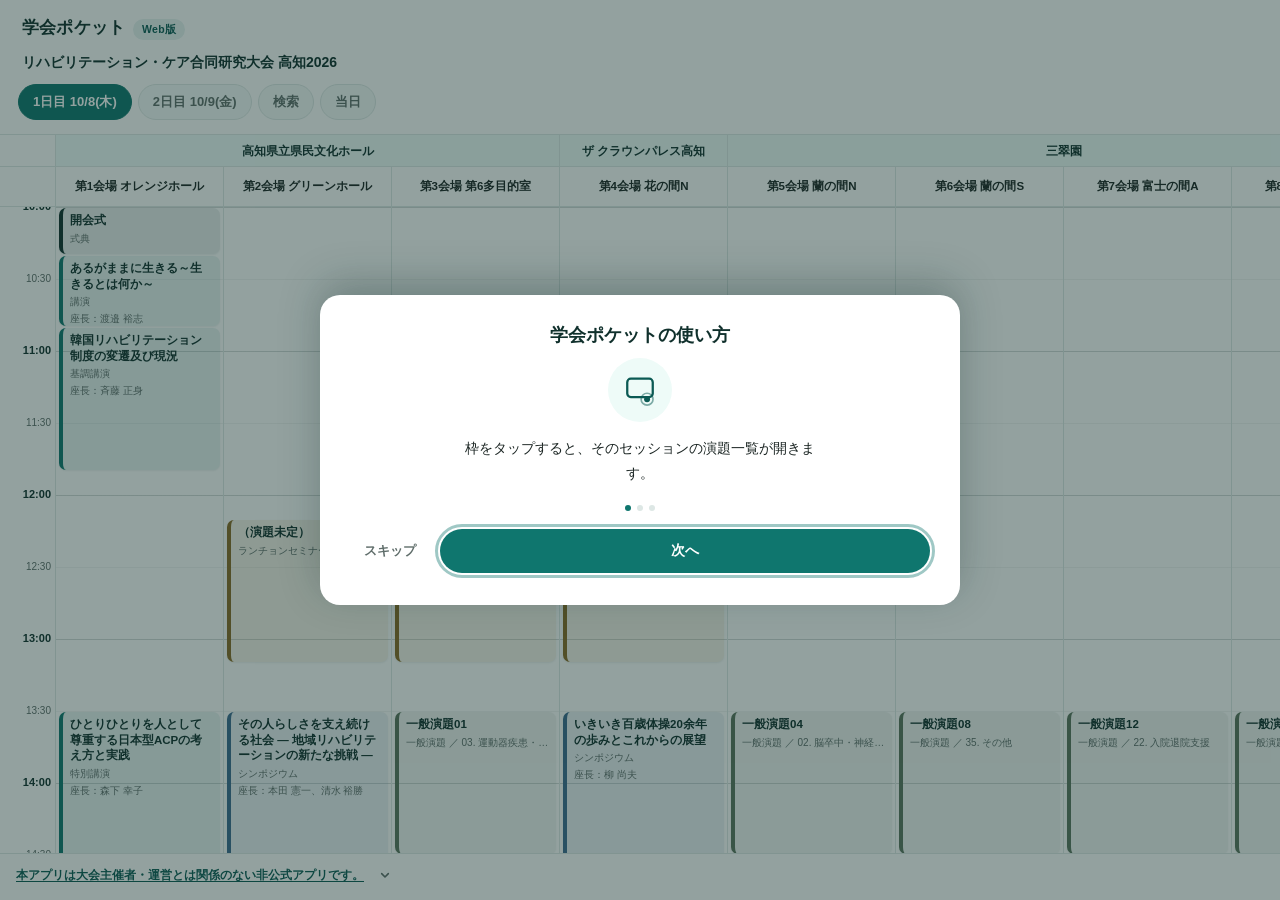
==== commit 1b403088: "全コードレビュー対応(バケツ1・Web版14件)+SWプリキャッシュのHTTPキャッシュ迂回 GPT-5.6-sol+Opus 5レビューの統合指摘に対応。 - CSPメタタグ追加(全機能をCSP違反" ====
--- a/gakkaipocket/web/index.html
+++ b/gakkaipocket/web/index.html
@@ -2,6 +2,7 @@
 <html lang="ja">
 <head>
   <meta charset="utf-8">
+  <meta http-equiv="Content-Security-Policy" content="default-src 'self'; script-src 'self'; style-src 'self'; img-src 'self' data:; connect-src 'self'; manifest-src 'self'; object-src 'none'; base-uri 'none'; form-action 'none'">
   <meta name="viewport" content="width=device-width, initial-scale=1, viewport-fit=cover">
   <title>学会ポケット Web版｜タイテグリッド</title>
   <meta name="description" content="学会・研究大会のプログラムをタイムテーブル形式で見られる非公式アプリ「学会ポケット」のWeb版です。">
@@ -40,8 +41,10 @@
       <nav class="gp-day-tabs" id="day-tabs" aria-label="日程切り替え" hidden></nav>
     </header>
 
+    <div class="gp-debug-banner" id="gp-debug-banner" role="status" hidden></div>
+
     <main class="gp-main" id="grid-root">
-      <p class="gp-status" id="grid-status">プログラム情報を読み込んでいます…</p>
+      <p class="gp-status" id="grid-status" role="status" aria-live="polite">プログラム情報を読み込んでいます…</p>
       <div class="tt-viewport" id="grid-container"></div>
     </main>
 
@@ -60,6 +63,9 @@
         <p class="gp-footer-detail-text" id="gp-event-footer-detail"><span id="gp-event-name"></span>の掲載情報は公式サイトの発表をもとに作成しています。最新かつ正確な情報は必ず公式サイトをご確認ください。</p>
         <p class="gp-footer-links">
           <a id="gp-official-link" href="#" target="_blank" rel="noopener"></a>
+          <!-- 紹介ページへの静的リンク。利用者の導線であると同時に、
+               JavaScriptを実行しないクローラにも辿れる唯一の内部リンクになる。 -->
+          <a class="gp-footer-home-link" href="../">学会ポケットについて</a>
         </p>
       </div>
     </footer>
--- a/gakkaipocket/web/assets/app.css
+++ b/gakkaipocket/web/assets/app.css
@@ -25,21 +25,25 @@
   --kbg-lecture: rgba(15, 118, 110, 0.1);
   --kc-symposium: #3d6b8f;
   --kbg-symposium: rgba(61, 107, 143, 0.1);
-  --kc-oral: #5f7a63;
+  /* kc-oral/kc-poster/kc-luncheon/kc-other は、それぞれの --kbg-* 上および白背景上での
+     文字色コントラスト比が4.5:1(WCAG AA・通常文字)以上になるよう、元の色相を保ったまま
+     少し濃くしている(例: 種別チップ・グリッドの種別文字など、11px前後の小さな文字で使うため)。 */
+  --kc-oral: #5b745e;
   --kbg-oral: rgba(95, 122, 99, 0.09);
-  --kc-poster: #a06a3a;
+  --kc-poster: #916035;
   --kbg-poster: rgba(160, 106, 58, 0.1);
-  --kc-luncheon: #a9832f;
+  --kc-luncheon: #896a26;
   --kbg-luncheon: rgba(169, 131, 47, 0.1);
   --kc-ceremony: #10302c;
   --kbg-ceremony: rgba(16, 48, 44, 0.09);
-  --kc-other: #6b7573;
+  --kc-other: #66706e;
   --kbg-other: rgba(107, 117, 115, 0.09);
 
   --mark-heart: #b3435f;
   --mark-star: #b8862c;
 
-  --estimated-color: #8a6d3b;
+  /* --estimated-bg 上でコントラスト比4.5:1以上になるよう調整した文字色。 */
+  --estimated-color: #836738;
   --estimated-bg: rgba(138, 109, 59, 0.12);
 }
 
@@ -200,6 +204,22 @@
 .gp-event-switch:focus-visible .gp-event-switch-name {
   text-decoration: underline;
 }
+
+/* ------------------------------------------------------------------ */
+/* 検証モードバナー(?now= が有効な間、常時表示。util.js resolveNow() 参照)      */
+/* ------------------------------------------------------------------ */
+
+.gp-debug-banner {
+  flex: none;
+  padding: 8px calc(14px + env(safe-area-inset-right)) 8px calc(14px + env(safe-area-inset-left));
+  background: #b3435f;
+  color: #ffffff;
+  font-size: 12.5px;
+  font-weight: 800;
+  text-align: center;
+  letter-spacing: 0.01em;
+}
+.gp-debug-banner[hidden] { display: none; }
 
 /* ------------------------------------------------------------------ */
 /* メイン(グリッド領域)                                                   */
@@ -456,6 +476,7 @@
 .gp-footer-notice strong { color: var(--accent-dark); }
 
 .gp-footer-toggle {
+  position: relative;
   flex: none;
   display: inline-flex;
   align-items: center;
@@ -471,6 +492,17 @@
   cursor: pointer;
 }
 
+/* 見た目(26×26px)は変えず、透明な当たり判定だけを44×44pxまで広げる。 */
+.gp-footer-toggle::after {
+  content: "";
+  position: absolute;
+  top: 50%;
+  left: 50%;
+  width: 44px;
+  height: 44px;
+  transform: translate(-50%, -50%);
+}
+
 .gp-footer-toggle svg { width: 16px; height: 16px; }
 .gp-footer-toggle:hover { color: var(--navy); background: var(--background); }
 
@@ -482,7 +514,12 @@
 
 .gp-footer-detail-text { margin: 0 0 4px; }
 
-.gp-footer-links { margin: 0; }
+.gp-footer-links {
+  display: flex;
+  flex-wrap: wrap;
+  gap: 4px 14px;
+  margin: 0;
+}
 .gp-footer-links a {
   color: var(--accent-dark);
   font-weight: 700;
@@ -596,10 +633,23 @@
 
 .sd-mark-btn--presentation {
   flex: none;
+  position: relative;
   width: 34px;
   height: 34px;
   font-size: 16px;
   align-self: center;
+}
+
+/* 見た目(34×34px)は変えず、透明な当たり判定だけを44×44pxまで広げる。
+   ::after は本体要素の子として描画されるため、クリックはボタン自身に届く。 */
+.sd-mark-btn--presentation::after {
+  content: "";
+  position: absolute;
+  top: 50%;
+  left: 50%;
+  width: 44px;
+  height: 44px;
+  transform: translate(-50%, -50%);
 }
 
 .sd-mark-btn.mark-heart {
@@ -690,7 +740,8 @@
   border-radius: 999px;
   background: var(--estimated-bg);
   color: var(--estimated-color);
-  font-size: 10px;
+  /* 視認性のため12px以上を確保する(WCAG AA・4.5:1以上は --estimated-color 側で調整済み)。 */
+  font-size: 12px;
   font-weight: 800;
 }
 
@@ -745,8 +796,20 @@
 }
 
 .sd-note-btn--presentation {
+  position: relative;
   width: 34px;
   height: 34px;
+}
+
+/* sd-mark-btn--presentation と同じ考え方で、見た目を変えずに当たり判定だけ44×44pxに広げる。 */
+.sd-note-btn--presentation::after {
+  content: "";
+  position: absolute;
+  top: 50%;
+  left: 50%;
+  width: 44px;
+  height: 44px;
+  transform: translate(-50%, -50%);
 }
 
 .sd-note-btn.has-note {
@@ -792,6 +855,15 @@
   outline-offset: 1px;
 }
 
+.sd-note-error {
+  margin: 8px 0 0;
+  color: var(--mark-heart);
+  font-size: 12px;
+  font-weight: 700;
+  line-height: 1.6;
+}
+.sd-note-error[hidden] { display: none; }
+
 .sd-note-actions {
   display: flex;
   align-items: center;
@@ -873,6 +945,49 @@
   font-size: 12.5px !important;
 }
 
+/* 使い方の再表示・保存データの書き出し/削除(about.js) */
+.about-settings {
+  margin: 4px 0 16px;
+  padding: 14px 16px;
+  border: 1px solid var(--line);
+  border-radius: 14px;
+}
+
+.about-settings-title {
+  margin: 0 0 10px;
+  color: var(--navy);
+  font-size: 13px;
+  font-weight: 800;
+}
+
+.about-settings-btn {
+  display: block;
+  width: 100%;
+  margin: 0 0 8px;
+  padding: 10px 14px;
+  border: 1px solid var(--line);
+  border-radius: 12px;
+  background: var(--surface);
+  color: var(--accent-dark);
+  font-size: 13px;
+  font-weight: 700;
+  text-align: left;
+  cursor: pointer;
+}
+.about-settings-btn:last-of-type { margin-bottom: 0; }
+.about-settings-btn:hover { background: var(--background); }
+
+.about-settings-btn--danger {
+  color: var(--mark-heart);
+}
+
+.about-settings-hint {
+  margin: 10px 0 0 !important;
+  color: var(--muted) !important;
+  font-size: 11.5px !important;
+  line-height: 1.7;
+}
+
 .gp-about-trigger {
   border: none;
   padding: 0;
@@ -1307,13 +1422,6 @@
   font-size: 11.5px;
 }
 
-.gp-mytaite-warning {
-  margin-top: 4px;
-  color: var(--estimated-color);
-  font-size: 11px;
-  font-weight: 700;
-}
-
 .gp-mytaite-note-preview {
   margin-top: 4px;
   color: var(--muted);
@@ -1357,6 +1465,182 @@
 }
 
 /* ------------------------------------------------------------------ */
+/* 重なりカード(mytaite.js) — ♡同士が実際に重なる場合に選べるようにするUI   */
+/* ------------------------------------------------------------------ */
+
+.gp-mytaite-overlap-card {
+  display: flex;
+  flex-direction: column;
+  gap: 10px;
+}
+
+/* 未選択時のみ、候補一覧をひとつの枠で囲む。選択済み時は主役行が
+   通常の予定行(.gp-mytaite-row)そのままの見た目になるようにする。 */
+.gp-mytaite-overlap-card:not(.is-selected) {
+  padding: 12px 12px 14px;
+  border: 1px solid var(--line);
+  border-radius: 12px;
+  background: var(--cream);
+}
+
+.gp-mytaite-overlap-title {
+  margin: 0;
+  color: var(--navy);
+  font-size: 13px;
+  font-weight: 800;
+}
+
+.gp-mytaite-overlap-hint {
+  margin: 3px 0 0;
+  color: var(--muted);
+  font-size: 11.5px;
+}
+
+.gp-mytaite-overlap-candidates,
+.gp-mytaite-overlap-others {
+  display: flex;
+  flex-direction: column;
+  gap: 10px;
+}
+
+.gp-mytaite-overlap-candidate {
+  display: flex;
+  flex-direction: column;
+  gap: 6px;
+}
+
+.gp-mytaite-overlap-choose-btn {
+  align-self: flex-start;
+  margin-left: 12px;
+  padding: 6px 14px;
+  border: 1px solid var(--accent);
+  border-radius: 999px;
+  background: var(--surface);
+  color: var(--accent-dark);
+  font-size: 11.5px;
+  font-weight: 800;
+  cursor: pointer;
+}
+.gp-mytaite-overlap-choose-btn:hover { background: var(--kbg-lecture); }
+
+.gp-mytaite-overlap-footer {
+  display: flex;
+  align-items: center;
+  gap: 10px;
+  padding: 0 4px;
+}
+
+.gp-mytaite-overlap-others-toggle,
+.gp-mytaite-overlap-clear-btn {
+  padding: 5px 12px;
+  border: 1px solid var(--line);
+  border-radius: 999px;
+  background: var(--surface);
+  color: var(--accent-dark);
+  font-size: 11px;
+  font-weight: 700;
+  cursor: pointer;
+}
+.gp-mytaite-overlap-clear-btn { color: var(--muted); }
+
+.gp-mytaite-overlap-others {
+  padding: 10px;
+  border-radius: 10px;
+  background: var(--cream);
+}
+/* display:flex(上記)は [hidden]既定のdisplay:noneより後勝ちしてしまうため、
+   hidden時は明示的にdisplay:noneへ戻す。 */
+.gp-mytaite-overlap-others[hidden] {
+  display: none;
+}
+
+/* ------------------------------------------------------------------ */
+/* 初回ガイド(onboarding.js)。sd-sheet の見た目を流用する。                */
+/* ------------------------------------------------------------------ */
+
+.sd-sheet--onboarding { text-align: center; }
+.sd-sheet--onboarding .sd-title { text-align: center; }
+
+.onboarding-body {
+  display: flex;
+  flex-direction: column;
+  align-items: center;
+  gap: 14px;
+  margin: 10px 0 20px;
+  min-height: 120px;
+}
+
+.onboarding-icon {
+  display: flex;
+  align-items: center;
+  justify-content: center;
+  width: 64px;
+  height: 64px;
+  border-radius: 50%;
+  background: var(--cream);
+  color: var(--accent-dark);
+}
+
+.onboarding-glyphs { display: flex; gap: 12px; }
+.onboarding-glyph { font-size: 26px; line-height: 1; }
+.onboarding-glyph--heart { color: var(--mark-heart); }
+.onboarding-glyph--star { color: var(--mark-star); }
+
+.onboarding-text {
+  margin: 0;
+  max-width: 26em;
+  color: var(--ink);
+  font-size: 14px;
+  line-height: 1.75;
+}
+
+.onboarding-dots {
+  display: flex;
+  justify-content: center;
+  gap: 6px;
+  margin-bottom: 18px;
+}
+
+.onboarding-dot {
+  width: 6px;
+  height: 6px;
+  border-radius: 50%;
+  background: var(--line);
+}
+.onboarding-dot.is-active { background: var(--accent); }
+
+.onboarding-actions {
+  display: flex;
+  align-items: center;
+  justify-content: space-between;
+  gap: 10px;
+}
+
+.onboarding-skip-btn {
+  flex: none;
+  padding: 9px 14px;
+  border: none;
+  background: none;
+  color: var(--muted);
+  font-size: 12.5px;
+  font-weight: 700;
+  cursor: pointer;
+}
+
+.onboarding-next-btn {
+  flex: 1 1 auto;
+  padding: 11px 18px;
+  border: none;
+  border-radius: 999px;
+  background: var(--accent);
+  color: #ffffff;
+  font-size: 13.5px;
+  font-weight: 800;
+  cursor: pointer;
+}
+.onboarding-next-btn:hover { background: var(--accent-dark); }
+
+/* ------------------------------------------------------------------ */
 /* レスポンシブ(PC: 中央モーダル)                                        */
 /* ------------------------------------------------------------------ */
 
@@ -1377,3 +1661,36 @@
 @media (prefers-reduced-motion: reduce) {
   .tt-act { transition: none; }
 }
+
+/* ------------------------------------------------------------------ */
+/* トースト通知(util.js showToast) — localStorage保存失敗時の案内などに使う  */
+/* ------------------------------------------------------------------ */
+
+.gp-toast {
+  position: fixed;
+  left: 50%;
+  bottom: calc(20px + env(safe-area-inset-bottom));
+  z-index: 200;
+  max-width: calc(100% - 32px);
+  padding: 11px 18px;
+  border-radius: 999px;
+  background: var(--navy);
+  color: #ffffff;
+  font-size: 12.5px;
+  font-weight: 700;
+  text-align: center;
+  box-shadow: 0 8px 24px rgba(16, 48, 44, 0.32);
+  opacity: 0;
+  pointer-events: none;
+  transform: translate(-50%, 8px);
+  transition: opacity 180ms ease, transform 180ms ease;
+}
+
+.gp-toast.is-visible {
+  opacity: 1;
+  transform: translate(-50%, 0);
+}
+
+@media (prefers-reduced-motion: reduce) {
+  .gp-toast { transition: none; }
+}
